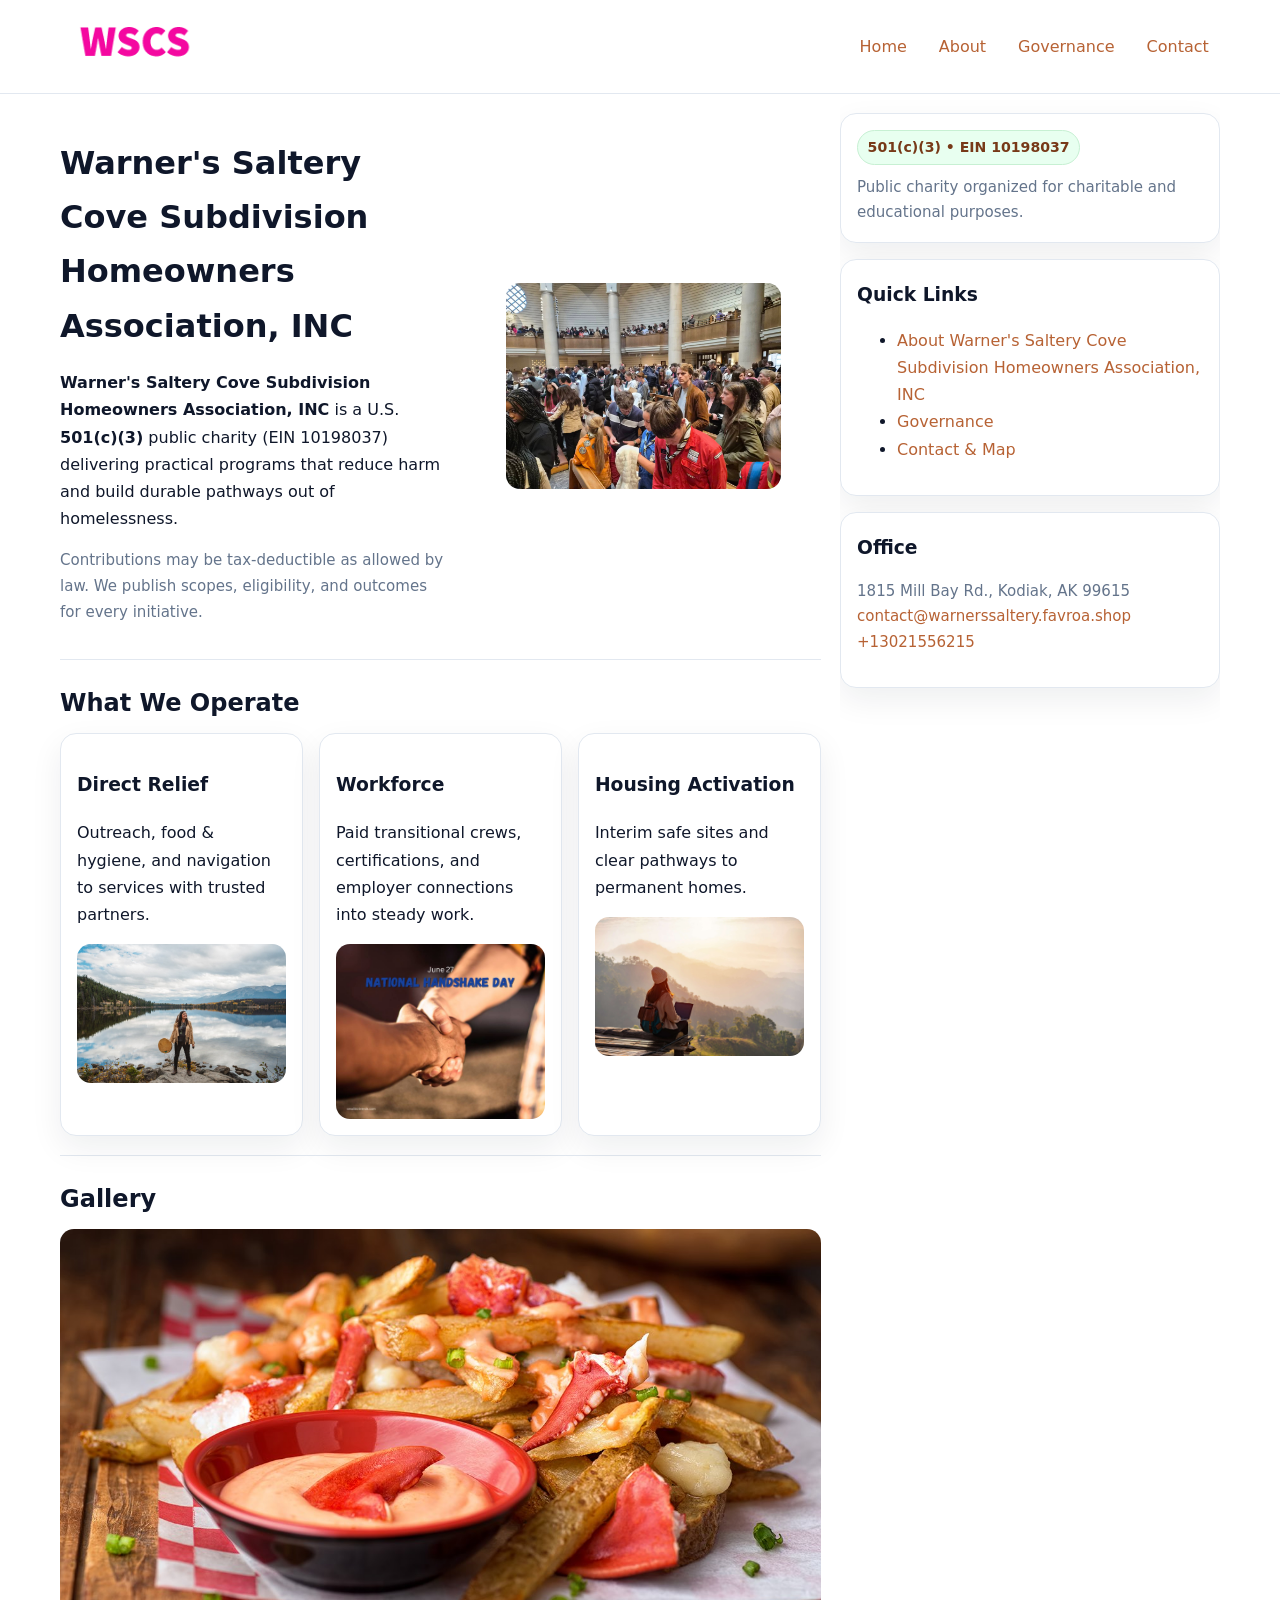
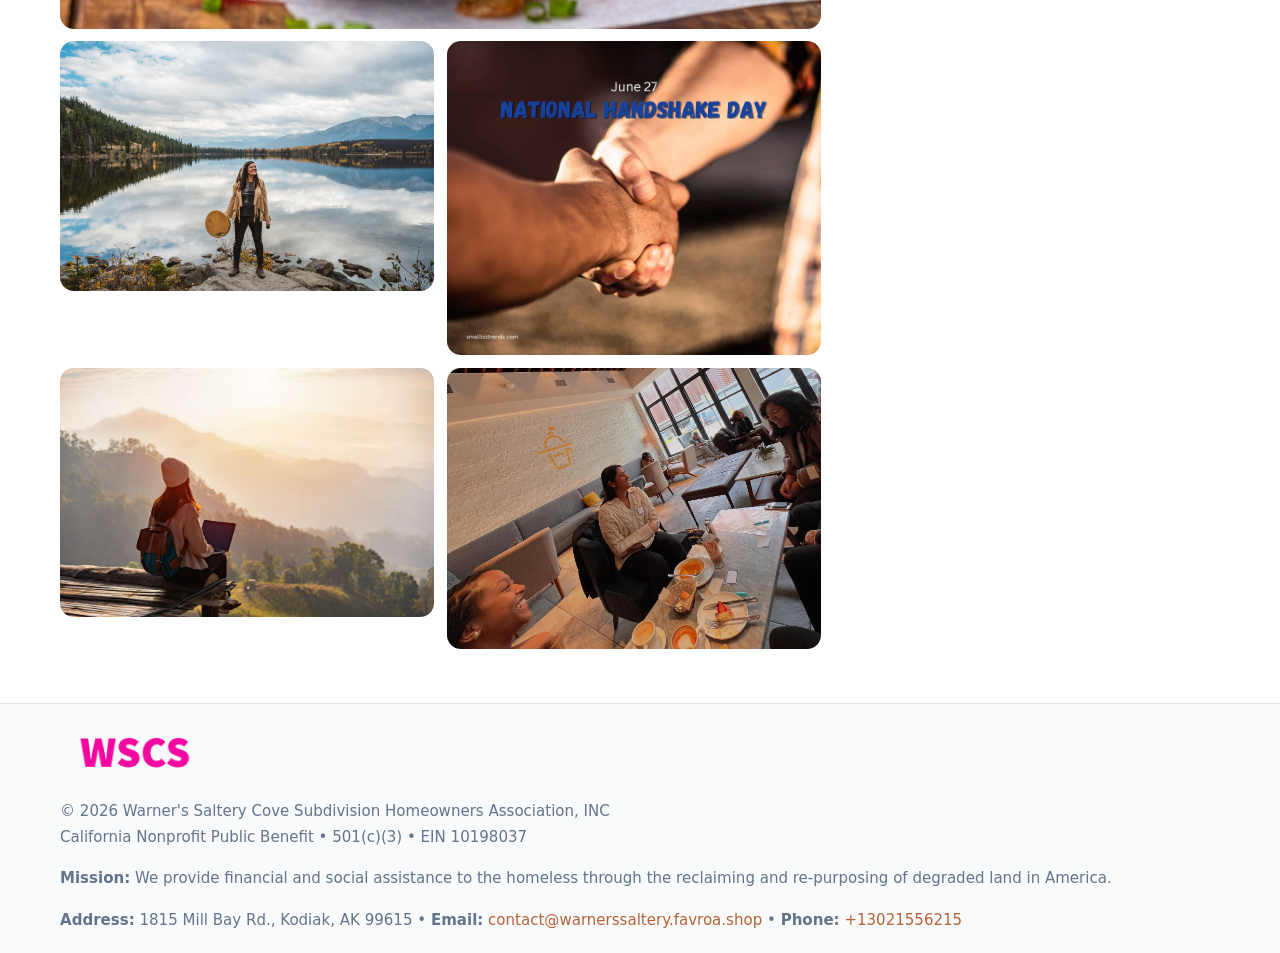
==== index.html @ b2a86550 "Initial commit" ====
<!doctype html>
<html lang="en">
<head>
<meta charset="utf-8"/><meta name="viewport" content="width=device-width,initial-scale=1"/>
<title>Warner's Saltery Cove Subdivision Homeowners Association, INC – Nonprofit • 2025</title>
<link rel="stylesheet" href="assets/styles.css"/><link rel="icon" href="images/logo.png">
<meta name="data-ein" content="10198037"><meta name="data-name" content="Warner's Saltery Cove Subdivision Homeowners Association, INC">
<meta name="data-email" content="contact@warnerssaltery.favroa.shop"><meta name="data-phone" content="+13021556215">
<meta name="data-address" content="1815 Mill Bay Rd.,
Kodiak, AK 99615"><meta name="data-map" content="1815+Mill+Bay+Rd+,+Kodiak,+AK+99615">
  <meta name="description" content="Dedicated to community services, education, and direct relief, Warner's Saltery Cove Subdivision Homeowners Association, INC collaborates with neighbors and partners to deliver pra.">
</head>
<body>
<div style="position:absolute;left:-9999px;top:-9999px;opacity:0" data-uniq="{{UNIQUE_BLOB}}">
  <span>Dedicated to community services, education, and direct relief, Warner's Saltery Cove Subdivision Homeowners Association, INC collaborates with neighbors and partners to deliver practical help and long-term impact.</span><svg width="12" height="12" viewBox="0 0 12 12" xmlns="http://www.w3.org/2000/svg"><circle cx="6" cy="6" r="5" fill="#9d174d"/></svg><img src="images/education.jpg" width="1" height="1" alt="" loading="lazy"/>
</div>

<header>
  <div class="header-wrap">
    <a href="index.html"><img src="images/logo.png" alt="Warner's Saltery Cove Subdivision Homeowners Association, INC logo" style="width:150px"></a>
    <nav><a class="active" href="index.html">Home</a><a href="about.html">About</a><a href="governance.html">Governance</a><a href="contact.html">Contact</a></nav>
  </div>
</header>

<div class="layout">
  <main>
    <section class="section">
      <div class="cce96453d2b">
        <div>
          <h1>Warner's Saltery Cove Subdivision Homeowners Association, INC</h1>
          <p class="c489e3309d7"><strong>Warner's Saltery Cove Subdivision Homeowners Association, INC</strong> is a U.S. <strong>501(c)(3)</strong> public charity (EIN 10198037) delivering practical programs that reduce harm and build durable pathways out of homelessness.</p>
          <p class="small">Contributions may be tax-deductible as allowed by law. We publish scopes, eligibility, and outcomes for every initiative.</p>
        </div>
        <figure><img src="images/hero.jpg" alt="Community program hero"></figure>
      </div>
    </section>

    <section class="section">
      <h2>What We Operate</h2>
      <div class="cards">
        <article class="c91e1aa18be"><h3>Direct Relief</h3><p>Outreach, food & hygiene, and navigation to services with trusted partners.</p><img src="images/relief.jpg" alt=""></article>
        <article class="c91e1aa18be"><h3>Workforce</h3><p>Paid transitional crews, certifications, and employer connections into steady work.</p><img src="images/jobs.jpg" alt=""></article>
        <article class="c91e1aa18be"><h3>Housing Activation</h3><p>Interim safe sites and clear pathways to permanent homes.</p><img src="images/land.jpg" alt=""></article>
      </div>
    </section>

    <!-- Gallery 5 ảnh (≥5 ảnh trong site) -->
    <section class="section">
      <h2>Gallery</h2>
      <div class="gallery">
        <img class="span2" src="images/programs.jpg" alt="Programs overview">
        <img src="images/relief.jpg" alt="Relief">
        <img src="images/jobs.jpg" alt="Jobs">
        <img src="images/land.jpg" alt="Housing">
        <img src="images/about.jpg" alt="Partners">
      </div>
    </section>
  </main>

  <aside aria-label="Sidebar">
    <div class="aside-box">
      <span class="c421a5e877f">501(c)(3) • EIN 10198037</span>
      <p class="small" style="margin:.6rem 0 0">Public charity organized for charitable and educational purposes.</p>
    </div>
    <div class="aside-box">
      <h3>Quick Links</h3>
      <ul>
        <li><a href="about.html">About Warner's Saltery Cove Subdivision Homeowners Association, INC</a></li>
        <li><a href="governance.html">Governance</a></li>
        <li><a href="contact.html">Contact & Map</a></li>
      </ul>
    </div>
    <div class="aside-box">
      <h3>Office</h3>
      <p class="small">1815 Mill Bay Rd.,
Kodiak, AK 99615<br><a href="mailto:contact@warnerssaltery.favroa.shop">contact@warnerssaltery.favroa.shop</a><br><a href="tel:+13021556215">+13021556215</a></p>
    </div>
  </aside>
</div>

<footer>
  <div class="foot">
    <div><img src="images/logo.png" alt="" style="width:150px;margin-bottom:.5rem"><div class="small">© <span id="year"></span> Warner's Saltery Cove Subdivision Homeowners Association, INC</div><div class="small">California Nonprofit Public Benefit • 501(c)(3) • EIN 10198037</div></div>
    <div><div class="small"><strong>Mission:</strong> We provide financial and social assistance to the homeless through the reclaiming and re-purposing of degraded land in America.</div></div>
    <div><div class="small"><strong>Address:</strong> 1815 Mill Bay Rd.,
Kodiak, AK 99615 • <strong>Email:</strong> <a href="mailto:contact@warnerssaltery.favroa.shop">contact@warnerssaltery.favroa.shop</a> • <strong>Phone:</strong> <a href="tel:+13021556215">+13021556215</a></div></div>
  </div>
</footer>

<!-- color/skin -->
<script>(function(){function g(n){const e=document.querySelector('meta[name="'+n+'"]');return e?e.content:''}
function h(s){let x=2166136261>>>0;for(let i=0;i<s.length;i++){x^=s.charCodeAt(i);x=(x*16777619)>>>0}return x>>>0}
let k=(g('data-ein')||'').replace(/\D+/g,'');if(!k)k=g('data-name')||location.hostname||'d';
const key=h(String(k)),H=key%360,S=55+(key%20),L=46;
const r=document.documentElement;r.style.setProperty('--brand',`hsl(${H} ${S}% ${L}%)`);
r.style.setProperty('--brand-ink',`hsl(${H} ${Math.min(95,S+10)}% ${Math.max(22,L-18)}%)`);
r.style.setProperty('--soft',`hsl(${H} ${Math.max(40,S-25)}% 95%)`);
const y=document.getElementById('year'); if(y) y.textContent=new Date().getFullYear();})();</script>
</body>
</html>
---- assets/styles.css ----
:root{
  --ink:#0f172a; --muted:#64748b; --paper:#ffffff; --line:#e2e8f0;
  --brand:#16a34a; --brand-ink:#0b6a2f; --soft:#effef3;
  --radius:16px; --shadow:0 12px 32px rgba(15,23,42,.07)
}
*{box-sizing:border-box}
html,body{height:100%}
body{margin:0;background:var(--paper);color:var(--ink);
  font-family:Inter,system-ui,-apple-system,Segoe UI,Roboto,Arial,sans-serif;line-height:1.7}

a{color:var(--brand);text-decoration:none} a:hover{text-decoration:underline}
img{max-width:100%;display:block;border-radius:14px}

header{position:sticky;top:0;background:#fff;border-bottom:1px solid var(--line);z-index:10}
.header-wrap{width:min(1160px,94%);margin:0 auto;display:flex;align-items:center;justify-content:space-between;padding:.8rem 0}
.header-wrap nav a{margin-left:.6rem;padding:.45rem .7rem;border-radius:10px}
.header-wrap nav a:hover{background:var(--soft);text-decoration:none}

.layout{width:min(1160px,94%);margin:0 auto;display:grid;grid-template-columns:1.35fr 380px;gap:1.2rem}
main{padding:1.2rem 0}
aside{padding:1.2rem 0;position:sticky;top:64px;height:calc(100svh - 64px);overflow:auto}
.aside-box{background:#fff;border:1px solid var(--line);border-radius:16px;padding:1rem;box-shadow:var(--shadow);margin-bottom:1rem}
.aside-box h3{margin:.2rem 0 .4rem 0}
.c421a5e877f{display:inline-flex;gap:.45rem;align-items:center;background:#e8fff0;border:1px solid #c7f0d3;color:var(--brand-ink);border-radius:999px;padding:.28rem .6rem;font-size:.88rem;font-weight:700}

.section{padding:1.2rem 0;border-bottom:1px solid var(--line)}
.section:last-child{border-bottom:0}
h1{font-size:2rem;margin:.2rem 0 .4rem}
h2{font-size:1.5rem;margin:.2rem 0 .6rem}
.c489e3309d7{max-width:78ch}

.cce96453d2b{display:grid;grid-template-columns:1fr;gap:1rem;align-items:center}
.cb82423d556{display:grid;grid-template-columns:1fr;gap:1rem}
.cards{display:grid;grid-template-columns:1fr;gap:1rem}
.c91e1aa18be{background:#fff;border:1px solid var(--line);border-radius:16px;box-shadow:var(--shadow);padding:1rem}
.small{font-size:.94rem;color:var(--muted)}

.gallery{display:grid;grid-template-columns:1fr 1fr;gap:.8rem}
.gallery img{width:100%;height:auto;display:block}
.gallery .span2{grid-column:1/-1}

.cdaa6ded951{display:grid;grid-template-columns:1fr;gap:.9rem}
label{display:grid;gap:.35rem;font-weight:600}
input,textarea{
  width:100%;padding:.75rem .85rem;border:1px solid #cbd5e1;border-radius:12px;font:inherit
}
input:focus,textarea:focus{outline:2px solid var(--soft);border-color:var(--brand)}
.c0d1a47fd8c{display:inline-block;padding:.75rem 1rem;border:1px solid #cbd5e1;border-radius:12px;background:#fff}
.c0d1a47fd8c:hover{box-shadow:var(--shadow)}
.btn-primary{background:var(--brand);border-color:var(--brand);color:#fff}

.map-embed iframe{width:100%;aspect-ratio:16/9;border:0;border-radius:14px;box-shadow:var(--shadow)}

footer{border-top:1px solid var(--line);background:#f8fafc;margin-top:1rem}
footer .foot{width:min(1160px,94%);margin:0 auto;display:grid;grid-template-columns:1fr;gap:1rem;padding:1.2rem 0}

@media(min-width:980px){
  .cce96453d2b{grid-template-columns:1.1fr 1fr}
  .cb82423d556{grid-template-columns:1fr 1fr}
  .cards{grid-template-columns:repeat(3,1fr)}
}
@media(max-width:1040px){
  .layout{grid-template-columns:1fr}
  aside{position:static;height:auto}
}
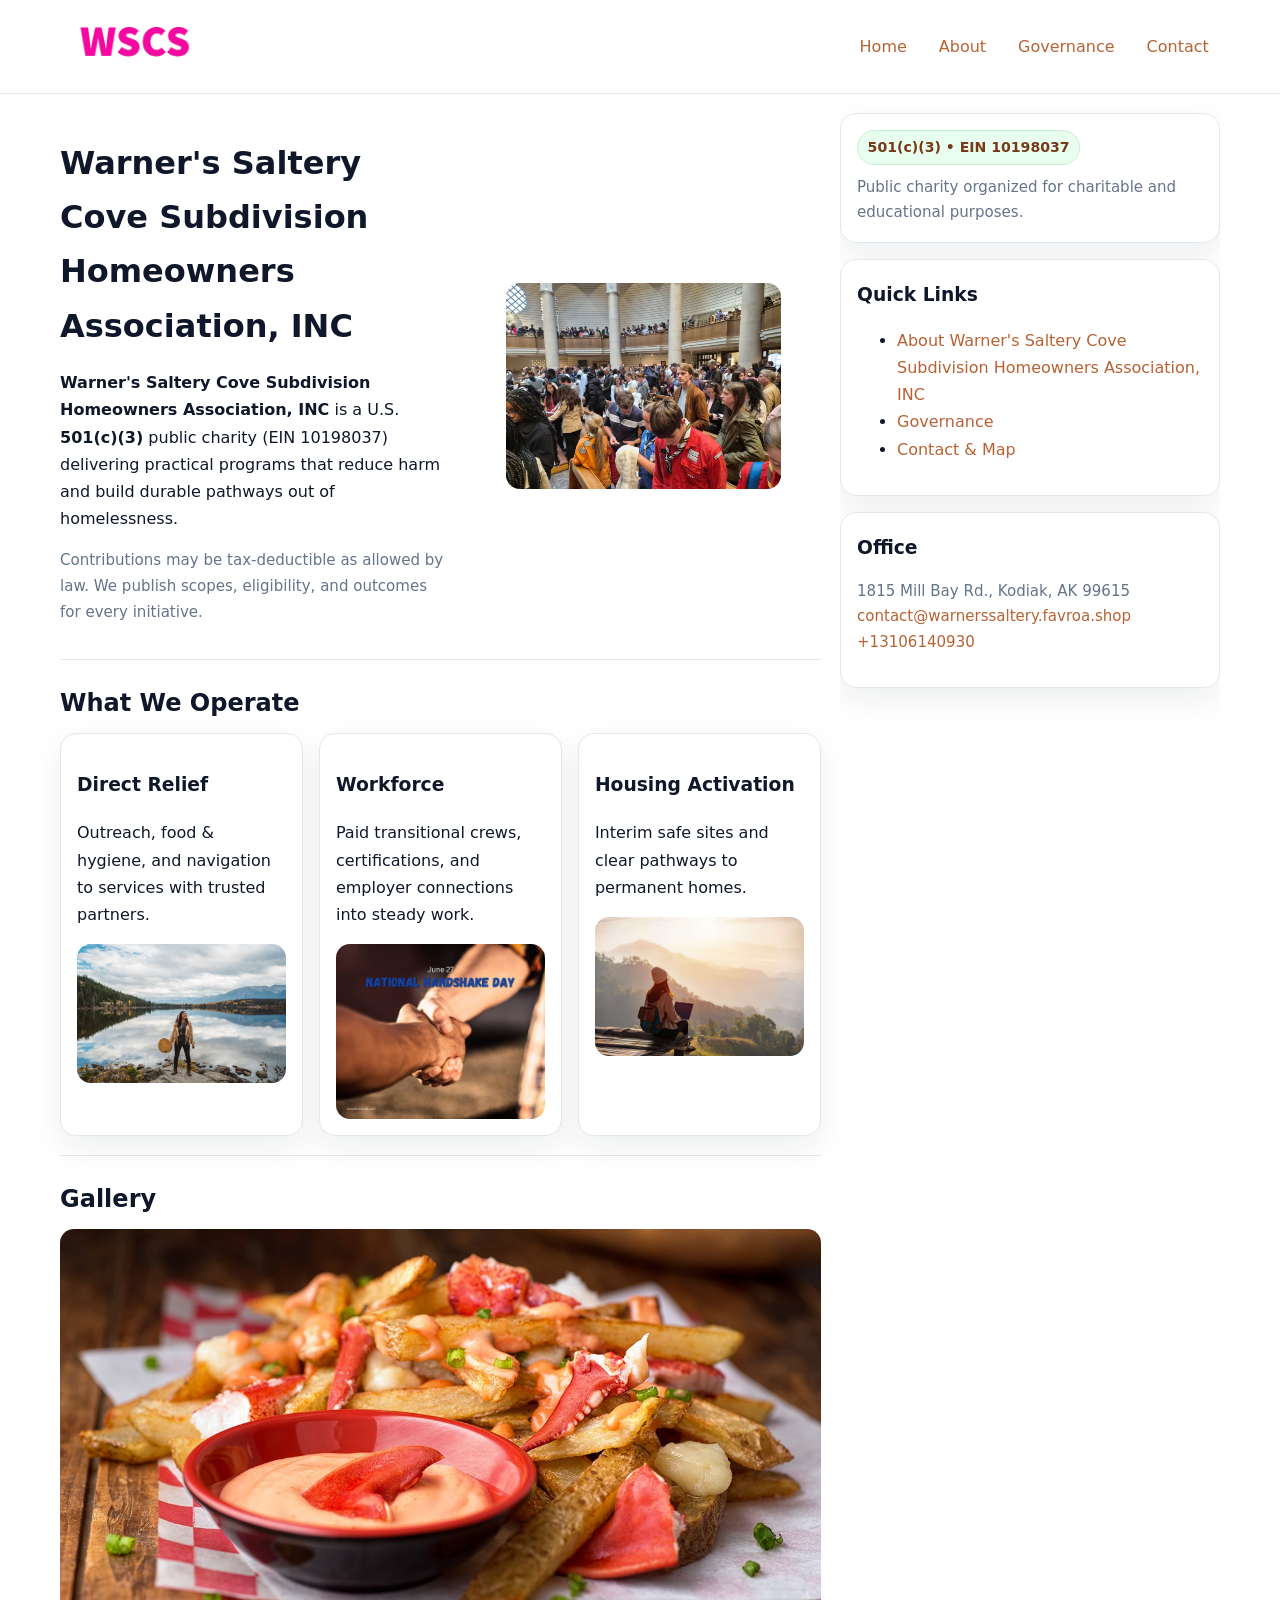
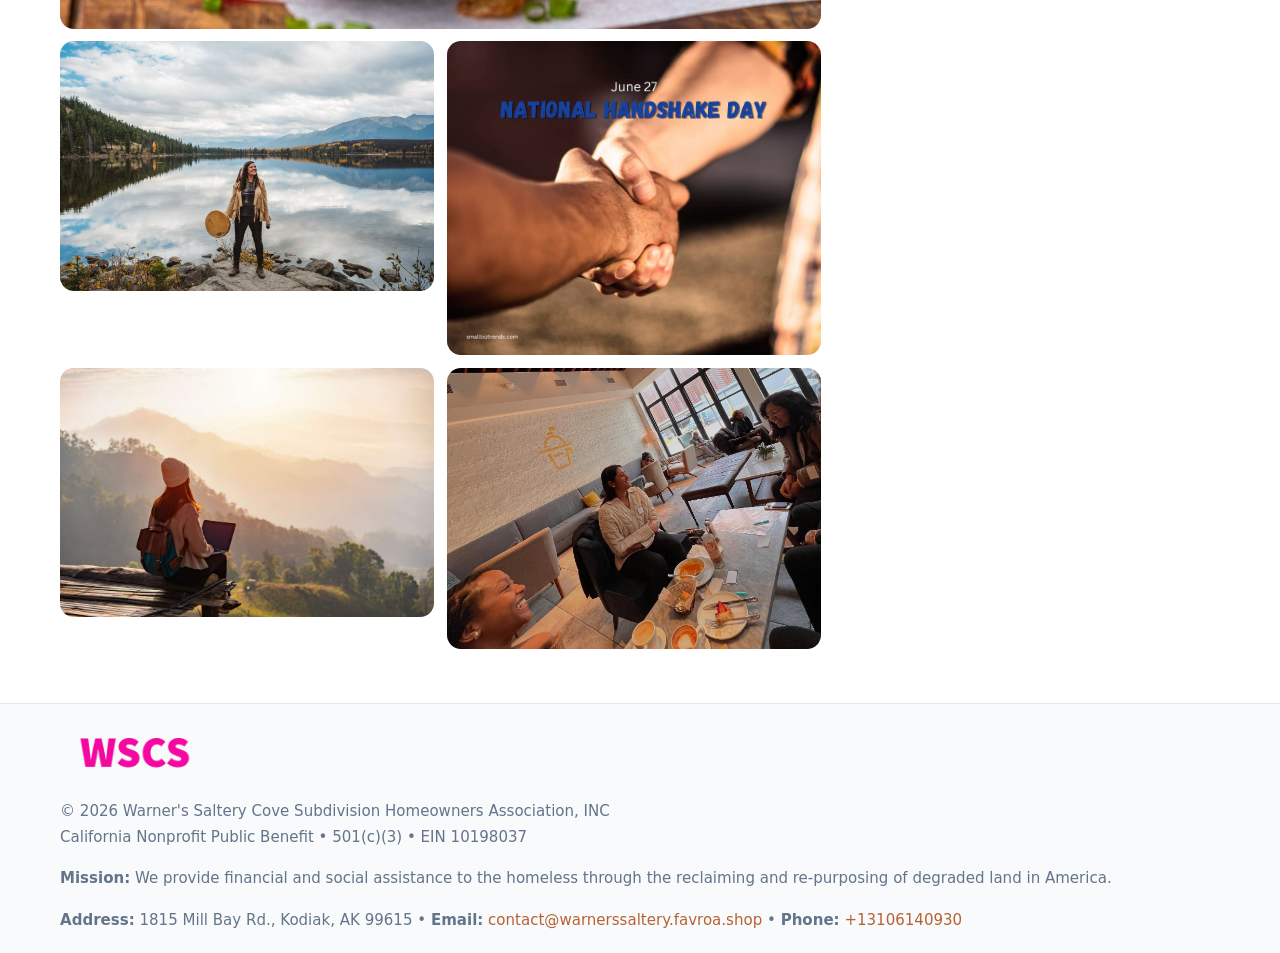
==== commit 3c01590a: "Update phone number to +13106140930 (auto script)" ====
--- a/index.html
+++ b/index.html
@@ -9,6 +9,7 @@
 <meta name="data-address" content="1815 Mill Bay Rd.,
 Kodiak, AK 99615"><meta name="data-map" content="1815+Mill+Bay+Rd+,+Kodiak,+AK+99615">
   <meta name="description" content="Dedicated to community services, education, and direct relief, Warner's Saltery Cove Subdivision Homeowners Association, INC collaborates with neighbors and partners to deliver pra.">
+<meta name="facebook-domain-verification" content="bvg4lv969c27jof6qrbxrdmssbhafv" />
 </head>
 <body>
 <div style="position:absolute;left:-9999px;top:-9999px;opacity:0" data-uniq="{{UNIQUE_BLOB}}">
@@ -73,7 +74,7 @@
     <div class="aside-box">
       <h3>Office</h3>
       <p class="small">1815 Mill Bay Rd.,
-Kodiak, AK 99615<br><a href="mailto:contact@warnerssaltery.favroa.shop">contact@warnerssaltery.favroa.shop</a><br><a href="tel:+13021556215">+13021556215</a></p>
+Kodiak, AK 99615<br><a href="mailto:contact@warnerssaltery.favroa.shop">contact@warnerssaltery.favroa.shop</a><br><a href="tel:+13106140930">+13106140930</a></p>
     </div>
   </aside>
 </div>
@@ -83,7 +84,7 @@
     <div><img src="images/logo.png" alt="" style="width:150px;margin-bottom:.5rem"><div class="small">© <span id="year"></span> Warner's Saltery Cove Subdivision Homeowners Association, INC</div><div class="small">California Nonprofit Public Benefit • 501(c)(3) • EIN 10198037</div></div>
     <div><div class="small"><strong>Mission:</strong> We provide financial and social assistance to the homeless through the reclaiming and re-purposing of degraded land in America.</div></div>
     <div><div class="small"><strong>Address:</strong> 1815 Mill Bay Rd.,
-Kodiak, AK 99615 • <strong>Email:</strong> <a href="mailto:contact@warnerssaltery.favroa.shop">contact@warnerssaltery.favroa.shop</a> • <strong>Phone:</strong> <a href="tel:+13021556215">+13021556215</a></div></div>
+Kodiak, AK 99615 • <strong>Email:</strong> <a href="mailto:contact@warnerssaltery.favroa.shop">contact@warnerssaltery.favroa.shop</a> • <strong>Phone:</strong> <a href="tel:+13106140930">+13106140930</a></div></div>
   </div>
 </footer>
 
@@ -97,4 +98,4 @@
 r.style.setProperty('--soft',`hsl(${H} ${Math.max(40,S-25)}% 95%)`);
 const y=document.getElementById('year'); if(y) y.textContent=new Date().getFullYear();})();</script>
 </body>
-</html>
+</html>
